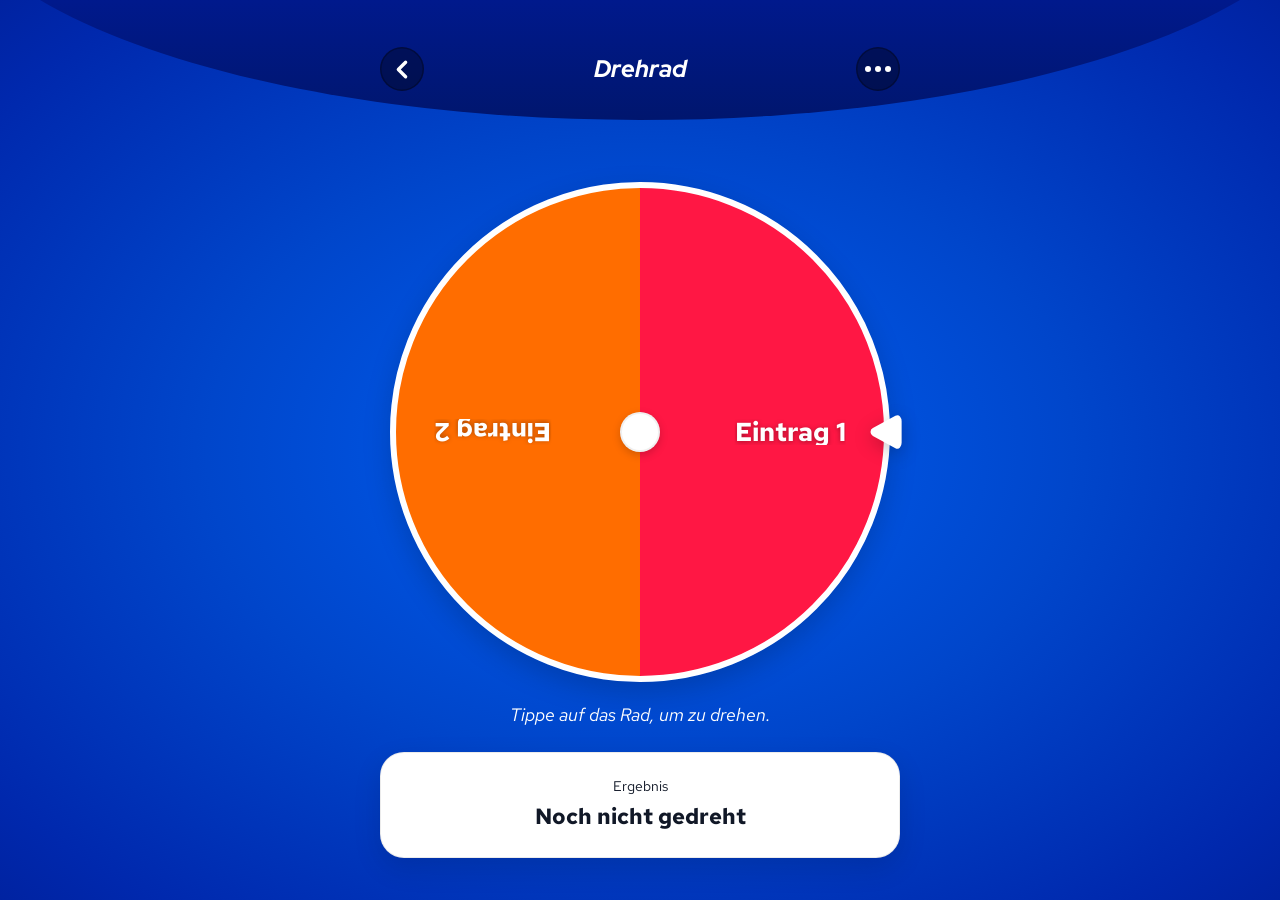
==== Drehrad/index.html @ 9ab25d90 "Add files via upload" ====
<!DOCTYPE html>
<html lang="de">
<head>
  <meta charset="UTF-8">
  <meta name="viewport" content="width=device-width, initial-scale=1, viewport-fit=cover">
  <meta name="theme-color" content="#00198C">
  <title>Drehrad</title>
  <style>
    @font-face { font-family:"Red Hat Display"; src:url("../Assets/fonts/RedHatDisplayNormalExtraBold.ttf") format("truetype"); font-style:normal; font-weight:800; font-display:swap; }
    @font-face { font-family:"Red Hat Display"; src:url("../Assets/fonts/RedHatDisplayItalicExtraBold.ttf") format("truetype"); font-style:italic; font-weight:800; font-display:swap; }
    @font-face { font-family:"Red Hat Text"; src:url("../Assets/fonts/RedHatTextNormalRegular.ttf") format("truetype"); font-style:normal; font-weight:400; font-display:swap; }
    @font-face { font-family:"Red Hat Text"; src:url("../Assets/fonts/RedHatTextNormalBold.ttf") format("truetype"); font-style:normal; font-weight:700; font-display:swap; }
    @font-face { font-family:"Red Hat Text"; src:url("../Assets/fonts/RedHatTextItalicRegular.ttf") format("truetype"); font-style:italic; font-weight:400; font-display:swap; }

    :root{
      --text:#080829;
      --blue:#238CF0;
      --green:#14C300;
      --sheet:#EEF6FF;
      --line:#C7CFDA;
      --white:#fff;
      --danger:#E50055;
      --shadow:0 14px 36px rgb(0 0 0 / 12%);
    }

    *{box-sizing:border-box}
    html,body{margin:0;min-height:100%;}
    body{
      min-height:100dvh;
      overflow-x:hidden;
      background:#0028AD;
      color:#fff;
      font-family:"Red Hat Text",system-ui,sans-serif;
      -webkit-tap-highlight-color:transparent;
    }
    button,input{font:inherit}
    button{-webkit-tap-highlight-color:transparent}

    .app-shell{
      position:relative;
      width:100%;
      min-height:100dvh;
      overflow:hidden;
      background:radial-gradient(60.37% 60.37% at 50% 50%, #005FF3 0%, #0046CB 40%, #0028AD 74.58%, #00198C 100%);
    }
    .app-shell::before{
      content:"";
      position:absolute;
      inset:-20%;
      z-index:0;
      background:radial-gradient(60.37% 60.37% at 50% 50%, #005FF3 0%, #0046CB 40%, #0028AD 74.58%, #00198C 100%);
    }

    .game-header-bg{
      position:absolute;
      z-index:1;
      top:0;
      left:0;
      width:100%;
      height:120px;
      min-height:120px;
      max-height:120px;
      pointer-events:none;
      overflow:hidden;
    }
    .game-header-shape{
      position:absolute;
      top:0;
      left:50%;
      height:120px;
      min-height:120px;
      max-height:120px;
      width:auto;
      max-width:none;
      transform:translateX(-50%);
      display:block;
    }

    .topbar{
      position:relative;
      z-index:3;
      width:100%;
      height:120px;
      min-height:120px;
      max-height:120px;
      padding:max(18px,env(safe-area-inset-top)) 20px 0;
      display:grid;
      grid-template-columns:44px 1fr 44px;
      align-items:center;
      gap:12px;
    }
    .topbar h1{
      margin:0;
      text-align:center;
      font-family:"Red Hat Display",system-ui,sans-serif;
      font-size:24px;
      line-height:1;
      font-style:italic;
      font-weight:800;
      color:#fff;
    }
    .icon-button{
      width:44px;
      height:44px;
      padding:0;
      display:grid;
      place-items:center;
      border-radius:50%;
      border:.5px solid rgb(0 0 0 / 30%);
      background:rgb(0 0 0 / 30%);
      box-shadow:inset 0 0 0 .5px rgb(0 0 0 / 30%);
      color:#fff;
      cursor:pointer;
    }
    .icon-button:active{transform:scale(.97)}
    .icon-button svg{width:25px;height:25px;display:block}
    .icon-button.menu svg{width:28px;height:16px}

    .game-stage{
      position:relative;
      z-index:2;
      min-height:calc(100dvh - 120px);
      display:flex;
      flex-direction:column;
      align-items:center;
      padding:22px 20px max(28px,env(safe-area-inset-bottom));
    }

    .wheel-area{
      width:min(100%,760px);
      display:flex;
      flex-direction:column;
      align-items:center;
      gap:18px;
    }
    .wheel-grid{
      width:100%;
      display:grid;
      gap:16px;
      align-items:start;
      justify-items:center;
    }
    .wheel-grid.single{grid-template-columns:1fr}
    .wheel-grid.double{grid-template-columns:1fr 1fr}
    .wheel-card{
      width:100%;
      display:flex;
      flex-direction:column;
      align-items:center;
      gap:10px;
    }
    .wheel-card.single-card{max-width:430px}
    .wheel-card.double-card{max-width:240px}
    .wheel-title{
      margin:0;
      min-height:18px;
      font-family:"Red Hat Text",system-ui,sans-serif;
      font-size:14px;
      font-weight:700;
      color:rgba(255,255,255,.9);
    }

    .wheel-frame{
      width:100%;
      padding:0;
      background:transparent;
      box-shadow:none;
    }
    .wheel-shell{
      position:relative;
      width:100%;
      aspect-ratio:1;
      display:grid;
      place-items:center;
      user-select:none;
    }
    .wheel-rotator{
      position:absolute;
      inset:0;
      transition:transform 1.5s cubic-bezier(.12,.73,.12,1);
      will-change:transform;
    }
    .wheel{
      position:absolute;
      inset:0;
      border-radius:50%;
      overflow:hidden;
      border:6px solid #fff;
      box-shadow:0 10px 28px rgb(0 0 0 / 18%);
      background:#1f4eff;
      cursor:pointer;
      touch-action:manipulation;
    }
    .wheel-card.disabled .wheel{opacity:.72;cursor:default}
    .labels{position:absolute;inset:0;z-index:3;pointer-events:none}
    .wheel-label{
      position:absolute;
      left:50%;
      top:50%;
      height:0;
      transform-origin:0 0;
      display:flex;
      align-items:center;
      justify-content:flex-end;
      color:#fff;
      font-family:"Red Hat Text",system-ui,sans-serif;
      font-weight:700;
      text-align:center;
      text-shadow:0 1px 5px rgba(0,0,0,.35);
      line-height:1.02;
    }
    .wheel-label span{
      display:-webkit-box;
      -webkit-box-orient:vertical;
      overflow:hidden;
      white-space:normal;
      word-break:break-word;
      overflow-wrap:anywhere;
      max-width:100%;
    }
    .wheel-center{
      position:absolute;
      z-index:4;
      width:8%;
      aspect-ratio:1;
      border-radius:50%;
      background:#fff;
      border:2px solid rgb(0 0 0 / 6%);
      box-shadow:0 3px 8px rgba(0,0,0,.18);
      pointer-events:none;
    }
    .pointer{
      position:absolute;
      right:-18px;
      top:50%;
      transform:translateY(-50%);
      width:48px;
      height:48px;
      z-index:5;
      pointer-events:none;
      filter:drop-shadow(0 5px 9px rgba(0,0,0,.22));
    }

    .hint{
      margin:0;
      min-height:26px;
      color:#fff;
      font-family:"Red Hat Text",system-ui,sans-serif;
      font-size:18px;
      line-height:1.2;
      font-style:italic;
      text-align:center;
    }

    .result-panel{
      width:min(100%,520px);
      min-height:106px;
      border-radius:24px;
      border:1px solid rgba(0,0,0,.08);
      background:#fff;
      overflow:hidden;
      cursor:pointer;
      transition:transform .18s ease;
      color:#111827;
      box-shadow:0 10px 28px rgb(0 0 0 / 12%);
    }
    .result-panel:active{transform:scale(.99)}
    .result-single,.result-double{width:100%;min-height:102px}
    .result-single{
      display:flex;
      flex-direction:column;
      align-items:center;
      justify-content:center;
      gap:5px;
      padding:14px 18px;
    }
    .result-double{display:grid;grid-template-columns:1fr auto 1fr;align-items:stretch}
    .result-part{
      min-height:102px;
      display:flex;
      flex-direction:column;
      align-items:center;
      justify-content:center;
      padding:12px 9px;
      text-align:center;
      color:#fff;
    }
    .result-plus{
      min-width:38px;
      display:grid;
      place-items:center;
      background:#fff;
      color:#111827;
      font-size:24px;
      font-weight:700;
    }
    .result-overline{
      font-size:14px;
      line-height:1.1;
      font-weight:400;
      margin-bottom:5px;
    }
    .result-text{
      font-size:22px;
      line-height:1.08;
      font-weight:700;
      overflow-wrap:anywhere;
      text-align:center;
    }

    .sheet-scrim{
      position:fixed;
      inset:0;
      z-index:20;
      background:rgb(0 0 0 / 22%);
      opacity:0;
      pointer-events:none;
      transition:opacity 220ms ease;
    }
    .sheet-scrim.open{opacity:1;pointer-events:auto}
    .overlay{
      position:fixed;
      z-index:21;
      left:0;
      right:0;
      bottom:0;
      height:min(88dvh,760px);
      padding:18px 16px max(16px,env(safe-area-inset-bottom));
      background:var(--sheet);
      border-radius:28px 28px 0 0;
      color:var(--text);
      transform:translateY(105%);
      transition:transform 420ms cubic-bezier(.18,.75,.18,1);
      display:grid;
      grid-template-rows:minmax(0,1fr) auto;
      gap:14px;
      overflow:hidden;
    }
    .overlay.open{transform:translateY(0)}
    .modal{
      display:contents;
    }
    .sheet-scroll{overflow-y:auto;padding:2px 6px 4px}
    .modal-header{
      background:#fff;
      border:1px solid var(--line);
      border-radius:24px;
      padding:16px;
      margin-bottom:16px;
    }
    .modal-header h2{
      margin:0 0 6px;
      font-family:"Red Hat Display",system-ui,sans-serif;
      font-size:20px;
      line-height:1.05;
      font-weight:800;
    }
    .modal-header p,.settings-sub,.small-note{
      margin:0;
      color:#626B7B;
      font-size:16px;
      line-height:1.25;
      font-weight:400;
    }
    .modal-content{display:block}
    .settings-block{
      background:#fff;
      border:1px solid var(--line);
      border-radius:24px;
      padding:16px;
      margin-bottom:16px;
    }
    .settings-block h3{
      margin:0 0 6px;
      font-family:"Red Hat Display",system-ui,sans-serif;
      font-size:20px;
      line-height:1.05;
      font-weight:800;
    }
    .settings-sub{margin-bottom:12px}
    .switch-row{
      min-height:64px;
      display:grid;
      grid-template-columns:minmax(0,1fr) auto;
      align-items:center;
      gap:16px;
      cursor:pointer;
      user-select:none;
    }
    .switch-copy{display:flex;flex-direction:column;min-width:0}
    .switch-copy strong{
      font-family:"Red Hat Display",system-ui,sans-serif;
      font-size:20px;
      line-height:1.05;
      font-weight:800;
      color:#111827;
    }
    .switch-copy span{
      margin-top:6px;
      font-family:"Red Hat Text",system-ui,sans-serif;
      font-size:16px;
      line-height:1.2;
      font-weight:400;
      color:#626B7B;
    }
    .switch-row input{position:absolute;opacity:0;pointer-events:none}
    .switch-control{
      position:relative;
      width:52px;
      height:32px;
      border-radius:999px;
      background:#C9D0DA;
      box-shadow:inset 0 0 0 1px rgb(0 0 0 / 7%);
      transition:background 180ms ease;
    }
    .switch-control::after{
      content:"";
      position:absolute;
      top:3px;
      left:3px;
      width:26px;
      height:26px;
      border-radius:50%;
      background:#fff;
      box-shadow:0 2px 7px rgb(0 0 0 / 20%);
      transition:transform 180ms ease;
    }
    .switch-row input:checked + .switch-control{background:#14C300}
    .switch-row input:checked + .switch-control::after{transform:translateX(20px)}
    .fields-group{display:flex;flex-direction:column;gap:10px}
    .field-row{
      display:grid;
      grid-template-columns:28px 1fr 40px;
      align-items:center;
      gap:10px;
    }
    .field-number{font-size:16px;font-weight:700;color:#626B7B;text-align:center}
    .entry-input{
      width:100%;
      min-height:48px;
      border-radius:14px;
      border:1px solid #D1D8E2;
      background:#F7FAFD;
      color:var(--text);
      outline:0;
      padding:0 14px;
      font-size:16px;
    }
    .entry-input::placeholder{color:#A2AABA}
    .entry-input:focus{border-color:#111827;box-shadow:0 0 0 3px rgb(35 140 240 / 12%)}
    .delete-btn{
      width:40px;
      height:40px;
      border:1px solid #D1D8E2;
      border-radius:12px;
      background:#fff;
      color:#E50055;
      font-size:16px;
      font-weight:700;
      cursor:pointer;
      display:grid;
      place-items:center;
    }
    .delete-btn:disabled{opacity:.28;cursor:default}
    .error{min-height:18px;margin-top:7px;color:var(--danger);font-size:14px;font-weight:700}
    .modal-actions{
      display:grid;
      grid-template-columns:1fr;
      justify-items:center;
      padding:0;
      background:transparent;
    }
    .modal-actions .done-button{
      width:min(184px,56vw);
      height:56px;
      border:0;
      border-radius:18px;
      background:#14C300;
      color:#fff;
      font-family:"Red Hat Text",system-ui,sans-serif;
      font-size:18px;
      font-weight:700;
      box-shadow:0 8px 22px rgb(0 0 0 / 16%);
      cursor:pointer;
    }

    .result-sheet{
      padding:20px 16px max(18px,env(safe-area-inset-bottom));
      gap:16px;
    }
    .result-modal-body{
      padding:0;
      display:flex;
      flex-direction:column;
      gap:14px;
      overflow-y:auto;
    }
    .result-sheet-title{
      margin:0;
      padding:0 2px;
      font-family:"Red Hat Display",system-ui,sans-serif;
      font-size:22px;
      line-height:1.1;
      font-weight:800;
      color:#111827;
    }
    .result-preview{
      border:0;
      outline:0;
      border-radius:24px;
      overflow:hidden;
      background:transparent;
      box-shadow:none;
    }
    .result-preview .result-single,
    .result-preview .result-double{
      min-height:104px;
    }
    .result-actions{
      display:flex;
      flex-direction:column;
      gap:10px;
    }
    .action-btn{
      width:100%;
      min-height:52px;
      padding:0 16px;
      border:1px solid #D9DEE7;
      border-radius:16px;
      background:#F5F7FA;
      color:#111827;
      font-family:"Red Hat Text",system-ui,sans-serif;
      font-size:16px;
      font-weight:700;
      cursor:pointer;
      box-shadow:none;
    }
    .action-btn:active{transform:scale(.99)}
    .action-btn.strong{
      background:#F5F7FA;
      color:#111827;
      border-color:#D9DEE7;
    }
    .result-footer{
      display:grid;
      grid-template-columns:1fr 1fr;
      gap:10px;
      padding:0;
    }
    .result-footer-btn{
      min-height:54px;
      border:0;
      border-radius:17px;
      font-family:"Red Hat Text",system-ui,sans-serif;
      font-size:16px;
      font-weight:700;
      cursor:pointer;
    }
    .result-close-btn{
      background:#EEF1F5;
      color:#111827;
    }
    .result-remove-all-btn{
      background:#E9003F;
      color:#fff;
    }
    .result-footer-btn:active{transform:scale(.99)}
    .hidden{display:none !important}

    @media (min-width:700px){
      .topbar{
        width:min(520px,calc(100vw - 48px));
        margin:0 auto;
        padding-left:0;
        padding-right:0;
        gap:20px;
      }
      .game-stage{padding-top:34px}
      .overlay{
        left:50%;
        right:auto;
        width:min(520px,calc(100vw - 40px));
        transform:translate(-50%,105%);
      }
      .overlay.open{transform:translate(-50%,0)}
      .wheel-area{gap:22px}
      .wheel-card.single-card{max-width:500px}
      .wheel-card.double-card{max-width:320px}
      .wheel-grid.double{gap:28px}
    }
    @media (max-width:420px){
      .game-stage{padding-left:16px;padding-right:16px}
      .wheel-grid.double{gap:10px}
      .wheel-frame{padding:10px;border-radius:32px}
      .pointer{width:42px;height:42px;right:-15px}
      .result-text{font-size:20px}
    }
    @media (max-height:700px){
      .game-stage{padding-top:10px}
      .wheel-card.single-card{max-width:340px}
      .wheel-area{gap:12px}
      .hint{font-size:16px}
    }
    @media (prefers-reduced-motion:reduce){
      .wheel-rotator{transition-duration:.01ms !important}
      .overlay{transition-duration:.01ms !important}
    }
  </style>
</head>
<body>
  <main class="app-shell">
    <div class="game-header-bg" aria-hidden="true">
      <img class="game-header-shape" src="../Assets/game_header.svg" alt="">
    </div>

    <header class="topbar">
      <button class="icon-button" id="backToGamesButton" type="button" aria-label="Zurück zu Spiele">
        <svg viewBox="0 0 24 24" fill="none" stroke="currentColor" stroke-width="3.2" stroke-linecap="round" stroke-linejoin="round" aria-hidden="true"><path d="M15 5l-7 7 7 7"/></svg>
      </button>
      <h1>Drehrad</h1>
      <button class="icon-button menu" id="settingsBtn" aria-label="Einstellungen öffnen" title="Einstellungen">
        <svg viewBox="0 0 28 10" fill="currentColor" aria-hidden="true"><circle cx="4" cy="5" r="3"/><circle cx="14" cy="5" r="3"/><circle cx="24" cy="5" r="3"/></svg>
      </button>
    </header>

    <section class="game-stage">
      <section class="wheel-area">
        <div class="wheel-grid single" id="wheelGrid">
          <section class="wheel-card single-card" id="card1">
            <p class="wheel-title" id="title1"></p>
            <div class="wheel-frame">
              <div class="wheel-shell">
                <div class="wheel-rotator" id="rotator1">
                  <div class="wheel" id="wheel1" role="button" tabindex="0" aria-label="Rad 1 drehen"></div>
                  <div class="labels" id="labels1" aria-hidden="true"></div>
                </div>
                <div class="wheel-center" aria-hidden="true"></div>
                <svg class="pointer" viewBox="0 0 64 64" aria-hidden="true">
                  <path d="M14 32 Q14 28.5 17.2 26.8 L47.2 10.4 Q50.8 8.4 53.3 11.3 Q55.5 13.9 55.5 17.6 L55.5 46.4 Q55.5 50.1 53.3 52.7 Q50.8 55.6 47.2 53.6 L17.2 37.2 Q14 35.5 14 32 Z" fill="#ffffff"></path>
                </svg>
              </div>
            </div>
          </section>

          <section class="wheel-card double-card hidden" id="card2">
            <p class="wheel-title" id="title2"></p>
            <div class="wheel-frame">
              <div class="wheel-shell">
                <div class="wheel-rotator" id="rotator2">
                  <div class="wheel" id="wheel2" role="button" tabindex="0" aria-label="Rad 2 drehen"></div>
                  <div class="labels" id="labels2" aria-hidden="true"></div>
                </div>
                <div class="wheel-center" aria-hidden="true"></div>
                <svg class="pointer" viewBox="0 0 64 64" aria-hidden="true">
                  <path d="M14 32 Q14 28.5 17.2 26.8 L47.2 10.4 Q50.8 8.4 53.3 11.3 Q55.5 13.9 55.5 17.6 L55.5 46.4 Q55.5 50.1 53.3 52.7 Q50.8 55.6 47.2 53.6 L17.2 37.2 Q14 35.5 14 32 Z" fill="#ffffff"></path>
                </svg>
              </div>
            </div>
          </section>
        </div>

        <p class="hint" id="hint">Tippe auf das Rad, um zu drehen.</p>

        <section class="result-panel" id="resultPanel" aria-live="polite" role="button" tabindex="0">
          <div id="resultContent" class="result-single">
            <div class="result-overline">Ergebnis</div>
            <div class="result-text">Noch nicht gedreht</div>
          </div>
        </section>
      </section>
    </section>
  </main>

  <div class="sheet-scrim" id="settingsScrim"></div>
  <div class="overlay" id="settingsOverlay" aria-hidden="true">
    <section class="modal" role="dialog" aria-modal="true" aria-label="Einstellungen">
      <div class="sheet-scroll">
<div class="modal-content">
          <section class="settings-block">
            <label class="switch-row" for="secondWheelToggle">
              <span class="switch-copy">
                <strong>Zweites Rad</strong>
                <span>Optional ein zweites Rad verwenden</span>
              </span>
              <input id="secondWheelToggle" type="checkbox" />
              <span class="switch-control" aria-hidden="true"></span>
            </label>
          </section>

          <section class="settings-block">
            <h3>Rad 1</h3>
            <p class="settings-sub">Mindestens 2 Einträge zum Drehen, maximal 20.</p>
            <div class="fields-group" id="fields1"></div>
            <div class="error" id="error1"></div>
          </section>

          <section class="settings-block hidden" id="block2">
            <h3>Rad 2</h3>
            <p class="settings-sub">Eigene Einträge nur für das zweite Rad.</p>
            <div class="fields-group" id="fields2"></div>
            <div class="error" id="error2"></div>
          </section>
        </div>
      </div>

      <div class="modal-actions single-action">
        <button class="done-button" id="saveSettingsBtn" type="button">Fertig</button>
      </div>
    </section>
  </div>

  <div class="sheet-scrim" id="resultScrim"></div>
  <div class="overlay" id="resultOverlay" aria-hidden="true">
    <section class="modal result-sheet" role="dialog" aria-modal="true" aria-labelledby="resultModalTitle">
      <div class="result-modal-body">
        <h2 class="result-sheet-title" id="resultModalTitle">Ergebnis</h2>
        <div class="result-preview" id="resultPreview"></div>
        <div class="result-actions" id="resultActions"></div>
      </div>

      <div class="result-footer">
        <button class="result-footer-btn result-close-btn" id="closeResultBtn" type="button">Schließen</button>
        <button class="result-footer-btn result-remove-all-btn" id="removeBothBtn" type="button">Beide entfernen</button>
      </div>
    </section>
  </div>

  <script>

    const MAX_ENTRIES = 20;
    const SPIN_MS = 1500;

    const wheelGrid = document.getElementById("wheelGrid");
    const card1 = document.getElementById("card1");
    const card2 = document.getElementById("card2");
    const title1 = document.getElementById("title1");
    const title2 = document.getElementById("title2");
    const wheel1 = document.getElementById("wheel1");
    const wheel2 = document.getElementById("wheel2");
    const rotator1 = document.getElementById("rotator1");
    const rotator2 = document.getElementById("rotator2");
    const labels1 = document.getElementById("labels1");
    const labels2 = document.getElementById("labels2");
    const hint = document.getElementById("hint");
    const resultPanel = document.getElementById("resultPanel");
    const resultContent = document.getElementById("resultContent");
    const settingsBtn = document.getElementById("settingsBtn");

    const settingsOverlay = document.getElementById("settingsOverlay");
    const settingsScrim = document.getElementById("settingsScrim");
    const resultOverlay = document.getElementById("resultOverlay");
    const resultScrim = document.getElementById("resultScrim");
    const backToGamesButton = document.getElementById("backToGamesButton");
    const secondWheelToggle = document.getElementById("secondWheelToggle");
    const fields1 = document.getElementById("fields1");
    const fields2 = document.getElementById("fields2");
    const error1 = document.getElementById("error1");
    const error2 = document.getElementById("error2");
    const block2 = document.getElementById("block2");
    const saveSettingsBtn = document.getElementById("saveSettingsBtn");
    const cancelSettingsBtn = document.getElementById("cancelSettingsBtn");
    const resultPreview = document.getElementById("resultPreview");
    const resultNote = document.getElementById("resultNote");
    const resultActions = document.getElementById("resultActions");
    const removeBothBtn = document.getElementById("removeBothBtn");
    const closeResultBtn = document.getElementById("closeResultBtn");

    const palette = [
      "#FF1744", "#FF6D00", "#FFC400", "#76FF03", "#00E676",
      "#00E5FF", "#00B0FF", "#2979FF", "#651FFF", "#D500F9",
      "#FF4081", "#F50057", "#00C853", "#64DD17", "#FFD600",
      "#FF9100", "#FF3D00", "#3D5AFE", "#304FFE", "#AA00FF"
    ];

    function defaultState() {
      return {
        wheel1Entries: ["Eintrag 1", "Eintrag 2"],
        wheel2Entries: ["Option 1", "Option 2"],
        secondWheelEnabled: false
      };
    }

    function sanitizeEntries(items) {
      return (items || []).map(v => String(v || "").trim()).filter(Boolean).slice(0, MAX_ENTRIES);
    }

    function loadState() {
      try {
        const raw = JSON.parse(localStorage.getItem("dualWheelState"));
        if (!raw || typeof raw !== "object") return defaultState();
        return {
          wheel1Entries: sanitizeEntries(raw.wheel1Entries).length ? sanitizeEntries(raw.wheel1Entries) : defaultState().wheel1Entries,
          wheel2Entries: sanitizeEntries(raw.wheel2Entries).length ? sanitizeEntries(raw.wheel2Entries) : defaultState().wheel2Entries,
          secondWheelEnabled: Boolean(raw.secondWheelEnabled)
        };
      } catch (e) {
        return defaultState();
      }
    }

    let state = loadState();
    let draftState = null;
    let spinning = false;
    let rotation1 = 0;
    let rotation2 = 0;
    let lastResult = null;

    function saveState() {
      localStorage.setItem("dualWheelState", JSON.stringify(state));
    }

    function escapeHtml(value) {
      return String(value).replace(/&/g, "&amp;").replace(/</g, "&lt;").replace(/>/g, "&gt;").replace(/"/g, "&quot;");
    }

    function randomIndex(max) {
      if (window.crypto && window.crypto.getRandomValues) {
        const range = 0x100000000;
        const limit = range - (range % max);
        const arr = new Uint32Array(1);
        do { crypto.getRandomValues(arr); } while (arr[0] >= limit);
        return arr[0] % max;
      }
      return Math.floor(Math.random() * max);
    }

    function getVisibleRows(values) {
      const trimmed = values.map(v => String(v || "").trim());
      let highest = -1;
      trimmed.forEach((v, i) => { if (v) highest = i; });
      return Math.min(MAX_ENTRIES, Math.max(2, highest + 2));
    }

    function getTextSpec(count, textLength, wheelSize) {
      const scale = wheelSize / 320;
      let base, width, radius, lines;

      if (count <= 2) { base = 24; width = 34; radius = 21; lines = 2; }
      else if (count <= 4) { base = 18; width = 34; radius = 25; lines = 2; }
      else if (count <= 6) { base = 15; width = 34; radius = 28; lines = 2; }
      else if (count <= 10) { base = 12; width = 35; radius = 31; lines = 2; }
      else { base = 10.5; width = 36; radius = 33; lines = 2; }

      if (textLength <= 6) base += 4;
      else if (textLength <= 10) base += 2.5;
      else if (textLength <= 15) base += 1;
      else if (textLength >= 24) base -= 1.2;

      const size = Math.max(9, Math.min(26, base * scale));
      return { size, width, radius, lines };
    }

    function setWheelVisual(wheelEl, labelsEl, entries) {
      const count = entries.length || 1;
      const slice = 360 / count;
      const stops = entries.map((_, i) => {
        const start = i * slice;
        const end = (i + 1) * slice;
        return `${palette[i % palette.length]} ${start}deg ${end}deg`;
      }).join(", ");

      wheelEl.style.background = entries.length ? `conic-gradient(from 0deg, ${stops})` : "rgba(255,255,255,.18)";
      labelsEl.innerHTML = "";

      const wheelSize = wheelEl.getBoundingClientRect().width || 320;

      entries.forEach((text, i) => {
        const mid = (i + 0.5) * slice;
        const spec = getTextSpec(count, text.length, wheelSize);

        const label = document.createElement("div");
        label.className = "wheel-label";
        label.style.width = spec.width + "%";
        label.style.fontSize = spec.size + "px";
        label.style.transform = `rotate(${mid - 90}deg) translateX(${spec.radius}%)`;

        const span = document.createElement("span");
        span.textContent = text;
        span.style.webkitLineClamp = String(spec.lines);

        label.appendChild(span);
        labelsEl.appendChild(label);
      });
    }

    function canSpin() {
      if (state.wheel1Entries.length < 2) return false;
      if (state.secondWheelEnabled && state.wheel2Entries.length < 2) return false;
      return true;
    }

    function updateHint() {
      if (spinning) hint.textContent = "Die Räder drehen sich …";
      else if (canSpin()) {
        hint.textContent = state.secondWheelEnabled ? "Tippe auf ein Rad, beide drehen gleichzeitig." : "Tippe auf das Rad, um zu drehen.";
      } else if (state.secondWheelEnabled) {
        hint.textContent = "Für beide Räder werden jeweils mindestens 2 Einträge benötigt.";
      } else {
        hint.textContent = "Für das Rad werden mindestens 2 Einträge benötigt.";
      }
    }

    function renderWheels() {
      const dual = state.secondWheelEnabled;
      wheelGrid.classList.toggle("single", !dual);
      wheelGrid.classList.toggle("double", dual);
      card1.classList.toggle("single-card", !dual);
      card1.classList.toggle("double-card", dual);
      card2.classList.toggle("hidden", !dual);
      card2.classList.toggle("double-card", dual);
      title1.textContent = dual ? "Rad 1" : "";
      title2.textContent = dual ? "Rad 2" : "";
      card1.classList.toggle("disabled", state.wheel1Entries.length < 2);
      card2.classList.toggle("disabled", dual && state.wheel2Entries.length < 2);

      setWheelVisual(wheel1, labels1, state.wheel1Entries);
      if (dual) setWheelVisual(wheel2, labels2, state.wheel2Entries);

      updateHint();
    }

    function renderResultPanel() {
      if (!lastResult) {
        resultContent.className = "result-single";
        resultContent.style.background = "transparent";
        resultContent.style.color = "#111827";
        resultContent.innerHTML = `<div class="result-overline">Ergebnis</div><div class="result-text">Noch nicht gedreht</div>`;
        return;
      }

      if (!state.secondWheelEnabled || !lastResult.wheel2) {
        resultContent.className = "result-single";
        resultContent.style.background = lastResult.wheel1.color;
        resultContent.style.color = "#fff";
        resultContent.innerHTML = `<div class="result-overline">Ergebnis</div><div class="result-text">${escapeHtml(lastResult.wheel1.text)}</div>`;
      } else {
        resultContent.className = "result-double";
        resultContent.style.background = "transparent";
        resultContent.innerHTML = `
          <div class="result-part" style="background:${lastResult.wheel1.color}">
            <div class="result-overline">Rad 1</div>
            <div class="result-text">${escapeHtml(lastResult.wheel1.text)}</div>
          </div>
          <div class="result-plus">+</div>
          <div class="result-part" style="background:${lastResult.wheel2.color}">
            <div class="result-overline">Rad 2</div>
            <div class="result-text">${escapeHtml(lastResult.wheel2.text)}</div>
          </div>
        `;
      }
    }

    function spinAll() {
      if (spinning || !canSpin()) return;

      spinning = true;
      updateHint();

      const idx1 = randomIndex(state.wheel1Entries.length);
      const slice1 = 360 / state.wheel1Entries.length;
      const center1 = idx1 * slice1 + slice1 / 2;
      const desired1 = (90 - center1 + 360) % 360;
      const normalized1 = ((rotation1 % 360) + 360) % 360;
      const delta1 = (desired1 - normalized1 + 360) % 360;
      rotation1 += (5 + randomIndex(3)) * 360 + delta1;
      rotator1.style.transform = `rotate(${rotation1}deg)`;

      let result2 = null;
      if (state.secondWheelEnabled) {
        const idx2 = randomIndex(state.wheel2Entries.length);
        const slice2 = 360 / state.wheel2Entries.length;
        const center2 = idx2 * slice2 + slice2 / 2;
        const desired2 = (90 - center2 + 360) % 360;
        const normalized2 = ((rotation2 % 360) + 360) % 360;
        const delta2 = (desired2 - normalized2 + 360) % 360;
        rotation2 += (5 + randomIndex(3)) * 360 + delta2;
        rotator2.style.transform = `rotate(${rotation2}deg)`;

        result2 = { index: idx2, text: state.wheel2Entries[idx2], color: palette[idx2 % palette.length] };
      }

      const result1 = { index: idx1, text: state.wheel1Entries[idx1], color: palette[idx1 % palette.length] };

      window.setTimeout(() => {
        lastResult = { wheel1: result1, wheel2: result2 };
        spinning = false;
        renderResultPanel();
        updateHint();
        if (navigator.vibrate) navigator.vibrate(35);
      }, SPIN_MS);
    }

    function clearErrors() {
      error1.textContent = "";
      error2.textContent = "";
    }

    function syncSecondToggle() {
      secondWheelToggle.checked = draftState.secondWheelEnabled;
      block2.classList.toggle("hidden", !draftState.secondWheelEnabled);
    }

    function renderFields(which) {
      const container = which === 1 ? fields1 : fields2;
      const key = which === 1 ? "wheel1Entries" : "wheel2Entries";
      const values = draftState[key].slice();
      const visibleRows = getVisibleRows(values);

      container.innerHTML = "";

      for (let i = 0; i < visibleRows; i++) {
        const row = document.createElement("div");
        row.className = "field-row";

        const num = document.createElement("div");
        num.className = "field-number";
        num.textContent = i + 1;

        const input = document.createElement("input");
        input.className = "entry-input";
        input.type = "text";
        input.maxLength = 60;
        input.placeholder = `Eintrag ${i + 1}`;
        input.value = values[i] || "";

        input.addEventListener("input", () => {
          draftState[key][i] = input.value;
          renderFields(which);
          const again = container.querySelectorAll("input")[i];
          if (again) {
            again.focus();
            const len = again.value.length;
            try { again.setSelectionRange(len, len); } catch (e) {}
          }
          clearErrors();
        });

        const del = document.createElement("button");
        del.type = "button";
        del.className = "delete-btn";
        del.textContent = "✕";
        del.title = "Eintrag löschen";
        del.disabled = !(values[i] || "").trim();
        del.addEventListener("click", () => {
          draftState[key].splice(i, 1);
          renderFields(which);
          clearErrors();
        });

        row.appendChild(num);
        row.appendChild(input);
        row.appendChild(del);
        container.appendChild(row);
      }
    }

    function openSettings() {
      draftState = {
        wheel1Entries: state.wheel1Entries.slice(),
        wheel2Entries: state.wheel2Entries.slice(),
        secondWheelEnabled: state.secondWheelEnabled
      };

      clearErrors();
      renderFields(1);
      renderFields(2);
      syncSecondToggle();

      settingsOverlay.classList.add("open");
      settingsScrim.classList.add("open");
      settingsOverlay.setAttribute("aria-hidden", "false");
      document.body.style.overflow = "hidden";

      setTimeout(() => {
        const first = fields1.querySelector("input");
        if (first) first.focus();
      }, 40);
    }

    function closeSettings() {
      settingsOverlay.classList.remove("open");
      settingsScrim.classList.remove("open");
      settingsOverlay.setAttribute("aria-hidden", "true");
      document.body.style.overflow = "";
      settingsBtn.focus();
    }

    function saveSettings() {
      clearErrors();
      const entries1 = sanitizeEntries(draftState.wheel1Entries);
      const entries2 = sanitizeEntries(draftState.wheel2Entries);
      let ok = true;

      if (entries1.length < 2) {
        error1.textContent = "Bitte für Rad 1 mindestens zwei Einträge ausfüllen.";
        ok = false;
      }

      if (draftState.secondWheelEnabled && entries2.length < 2) {
        error2.textContent = "Bitte für Rad 2 mindestens zwei Einträge ausfüllen.";
        ok = false;
      }

      if (!ok) return;

      state.wheel1Entries = entries1;
      state.wheel2Entries = entries2.length ? entries2 : ["Option 1", "Option 2"];
      state.secondWheelEnabled = draftState.secondWheelEnabled;

      saveState();
      lastResult = null;
      renderWheels();
      renderResultPanel();
      closeSettings();
    }

    function openResultModal() {
      if (!lastResult) return;

      if (!state.secondWheelEnabled || !lastResult.wheel2) {
        resultPreview.innerHTML = `
          <div class="result-single" style="background:${lastResult.wheel1.color}">
            <div class="result-overline">Ergebnis</div>
            <div class="result-text">${escapeHtml(lastResult.wheel1.text)}</div>
          </div>
        `;
        resultActions.innerHTML = `<button class="action-btn strong" id="removeWheel1Btn" type="button">Aus Rad 1 entfernen</button>`;
        removeBothBtn.classList.add("hidden");
      } else {
        resultPreview.innerHTML = `
          <div class="result-double">
            <div class="result-part" style="background:${lastResult.wheel1.color}">
              <div class="result-overline">Rad 1</div>
              <div class="result-text">${escapeHtml(lastResult.wheel1.text)}</div>
            </div>
            <div class="result-plus">+</div>
            <div class="result-part" style="background:${lastResult.wheel2.color}">
              <div class="result-overline">Rad 2</div>
              <div class="result-text">${escapeHtml(lastResult.wheel2.text)}</div>
            </div>
          </div>
        `;
        resultActions.innerHTML = `
          <button class="action-btn" id="removeWheel1Btn" type="button">Aus Rad 1 entfernen</button>
          <button class="action-btn" id="removeWheel2Btn" type="button">Aus Rad 2 entfernen</button>
        `;
        removeBothBtn.classList.remove("hidden");
      }

      const btn1 = document.getElementById("removeWheel1Btn");
      const btn2 = document.getElementById("removeWheel2Btn");
      if (btn1) btn1.addEventListener("click", () => removeDrawnEntry(1));
      if (btn2) btn2.addEventListener("click", () => removeDrawnEntry(2));

      resultOverlay.classList.add("open");
      resultScrim.classList.add("open");
      resultOverlay.setAttribute("aria-hidden", "false");
      document.body.style.overflow = "hidden";
    }

    function closeResultModal() {
      resultOverlay.classList.remove("open");
      resultScrim.classList.remove("open");
      resultOverlay.setAttribute("aria-hidden", "true");
      document.body.style.overflow = "";
      resultPanel.focus();
    }

    function removeDrawnEntry(which) {
      if (!lastResult) return;

      if (which === 1 && lastResult.wheel1) {
        const idx = state.wheel1Entries.indexOf(lastResult.wheel1.text);
        if (idx > -1) state.wheel1Entries.splice(idx, 1);
      }

      if (which === 2 && lastResult.wheel2) {
        const idx = state.wheel2Entries.indexOf(lastResult.wheel2.text);
        if (idx > -1) state.wheel2Entries.splice(idx, 1);
      }

      finishRemoval();
    }

    function removeBothDrawn() {
      if (!lastResult) return;

      if (lastResult.wheel1) {
        const idx1 = state.wheel1Entries.indexOf(lastResult.wheel1.text);
        if (idx1 > -1) state.wheel1Entries.splice(idx1, 1);
      }

      if (lastResult.wheel2) {
        const idx2 = state.wheel2Entries.indexOf(lastResult.wheel2.text);
        if (idx2 > -1) state.wheel2Entries.splice(idx2, 1);
      }

      finishRemoval();
    }

    function finishRemoval() {
      saveState();
      lastResult = null;
      renderWheels();
      renderResultPanel();
      closeResultModal();
    }

    secondWheelToggle.addEventListener("change", () => {
      draftState.secondWheelEnabled = secondWheelToggle.checked;
      syncSecondToggle();
      clearErrors();
    });

    settingsBtn.addEventListener("click", openSettings);
    saveSettingsBtn.addEventListener("click", saveSettings);
    cancelSettingsBtn?.addEventListener("click", closeSettings);

    settingsOverlay.addEventListener("click", (event) => {
      if (event.target === settingsOverlay) closeSettings();
    });

    closeResultBtn.addEventListener("click", closeResultModal);
    removeBothBtn.addEventListener("click", removeBothDrawn);

    resultOverlay.addEventListener("click", (event) => {
      if (event.target === resultOverlay) closeResultModal();
    });

    [wheel1, wheel2].forEach((wheelEl) => {
      wheelEl.addEventListener("click", spinAll);
      wheelEl.addEventListener("keydown", (event) => {
        if (event.key === "Enter" || event.key === " ") {
          event.preventDefault();
          spinAll();
        }
      });
    });

    resultPanel.addEventListener("click", openResultModal);
    resultPanel.addEventListener("keydown", (event) => {
      if (event.key === "Enter" || event.key === " ") {
        event.preventDefault();
        openResultModal();
      }
    });

    document.addEventListener("keydown", (event) => {
      if (event.key === "Escape") {
        if (settingsOverlay.classList.contains("open")) closeSettings();
        if (resultOverlay.classList.contains("open")) closeResultModal();
      }
    });

    window.addEventListener("resize", () => {
      renderWheels();
      renderResultPanel();
    });



    settingsScrim.addEventListener("click", closeSettings);
    resultScrim.addEventListener("click", closeResultModal);

    backToGamesButton.addEventListener("click", () => {
      const confirmed = window.confirm("Möchtest du das Drehrad wirklich verlassen und zurück zu Spiele?");
      if (!confirmed) return;

      if (window.parent && window.parent !== window) {
        window.parent.postMessage({ type:"drehrad:exit" }, window.location.origin);
        return;
      }

      window.location.href = "../index.html";
    });


    renderWheels();
    renderResultPanel();
  
  </script>
</body>
</html>
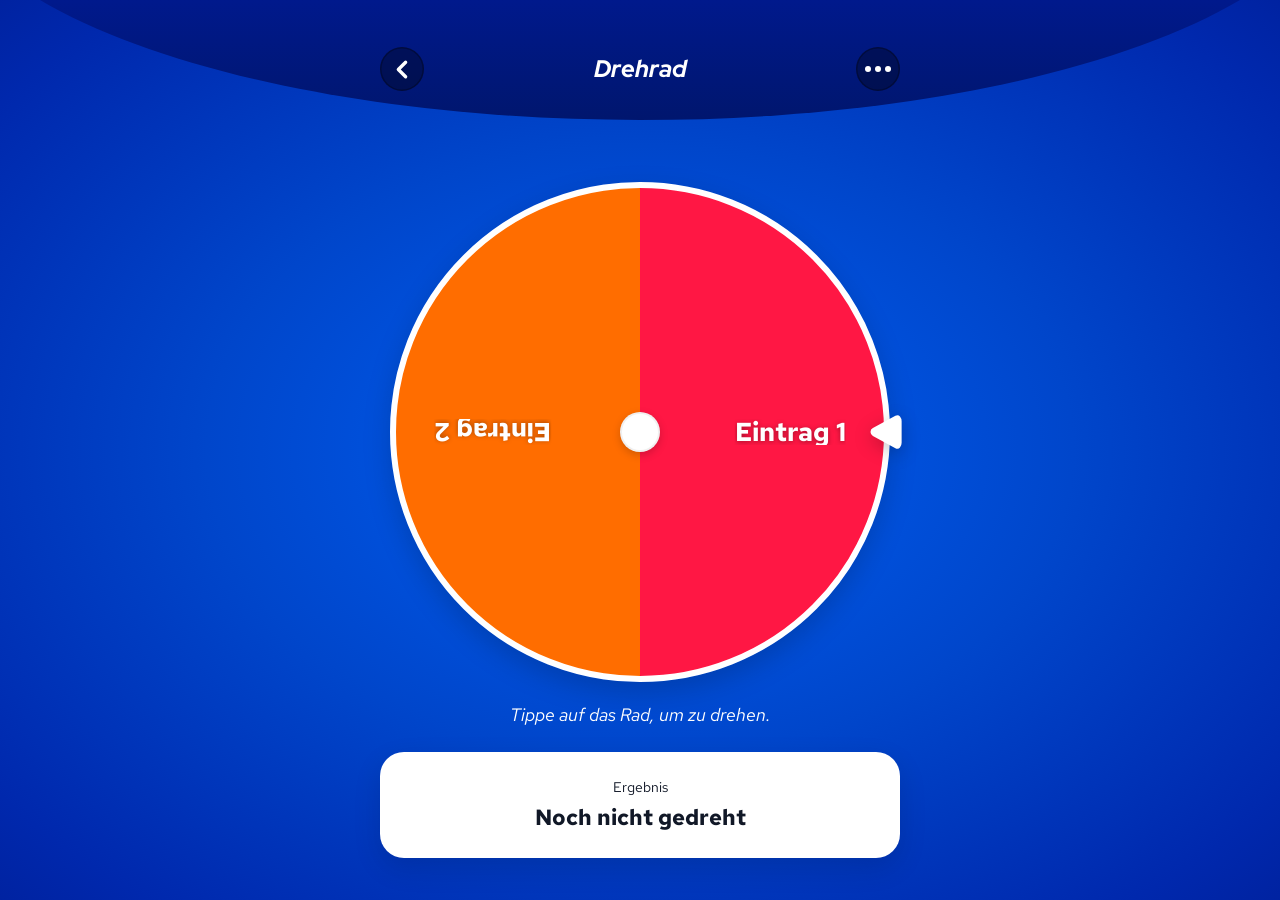
==== commit d828cfbe: "Add files via upload" ====
--- a/Drehrad/index.html
+++ b/Drehrad/index.html
@@ -256,7 +256,7 @@
       width:min(100%,520px);
       min-height:106px;
       border-radius:24px;
-      border:1px solid rgba(0,0,0,.08);
+      border:0;
       background:#fff;
       overflow:hidden;
       cursor:pointer;
@@ -265,7 +265,7 @@
       box-shadow:0 10px 28px rgb(0 0 0 / 12%);
     }
     .result-panel:active{transform:scale(.99)}
-    .result-single,.result-double{width:100%;min-height:102px}
+    .result-single,.result-double{width:100%;min-height:106px;height:100%}
     .result-single{
       display:flex;
       flex-direction:column;
@@ -276,7 +276,7 @@
     }
     .result-double{display:grid;grid-template-columns:1fr auto 1fr;align-items:stretch}
     .result-part{
-      min-height:102px;
+      min-height:106px;
       display:flex;
       flex-direction:column;
       align-items:center;
